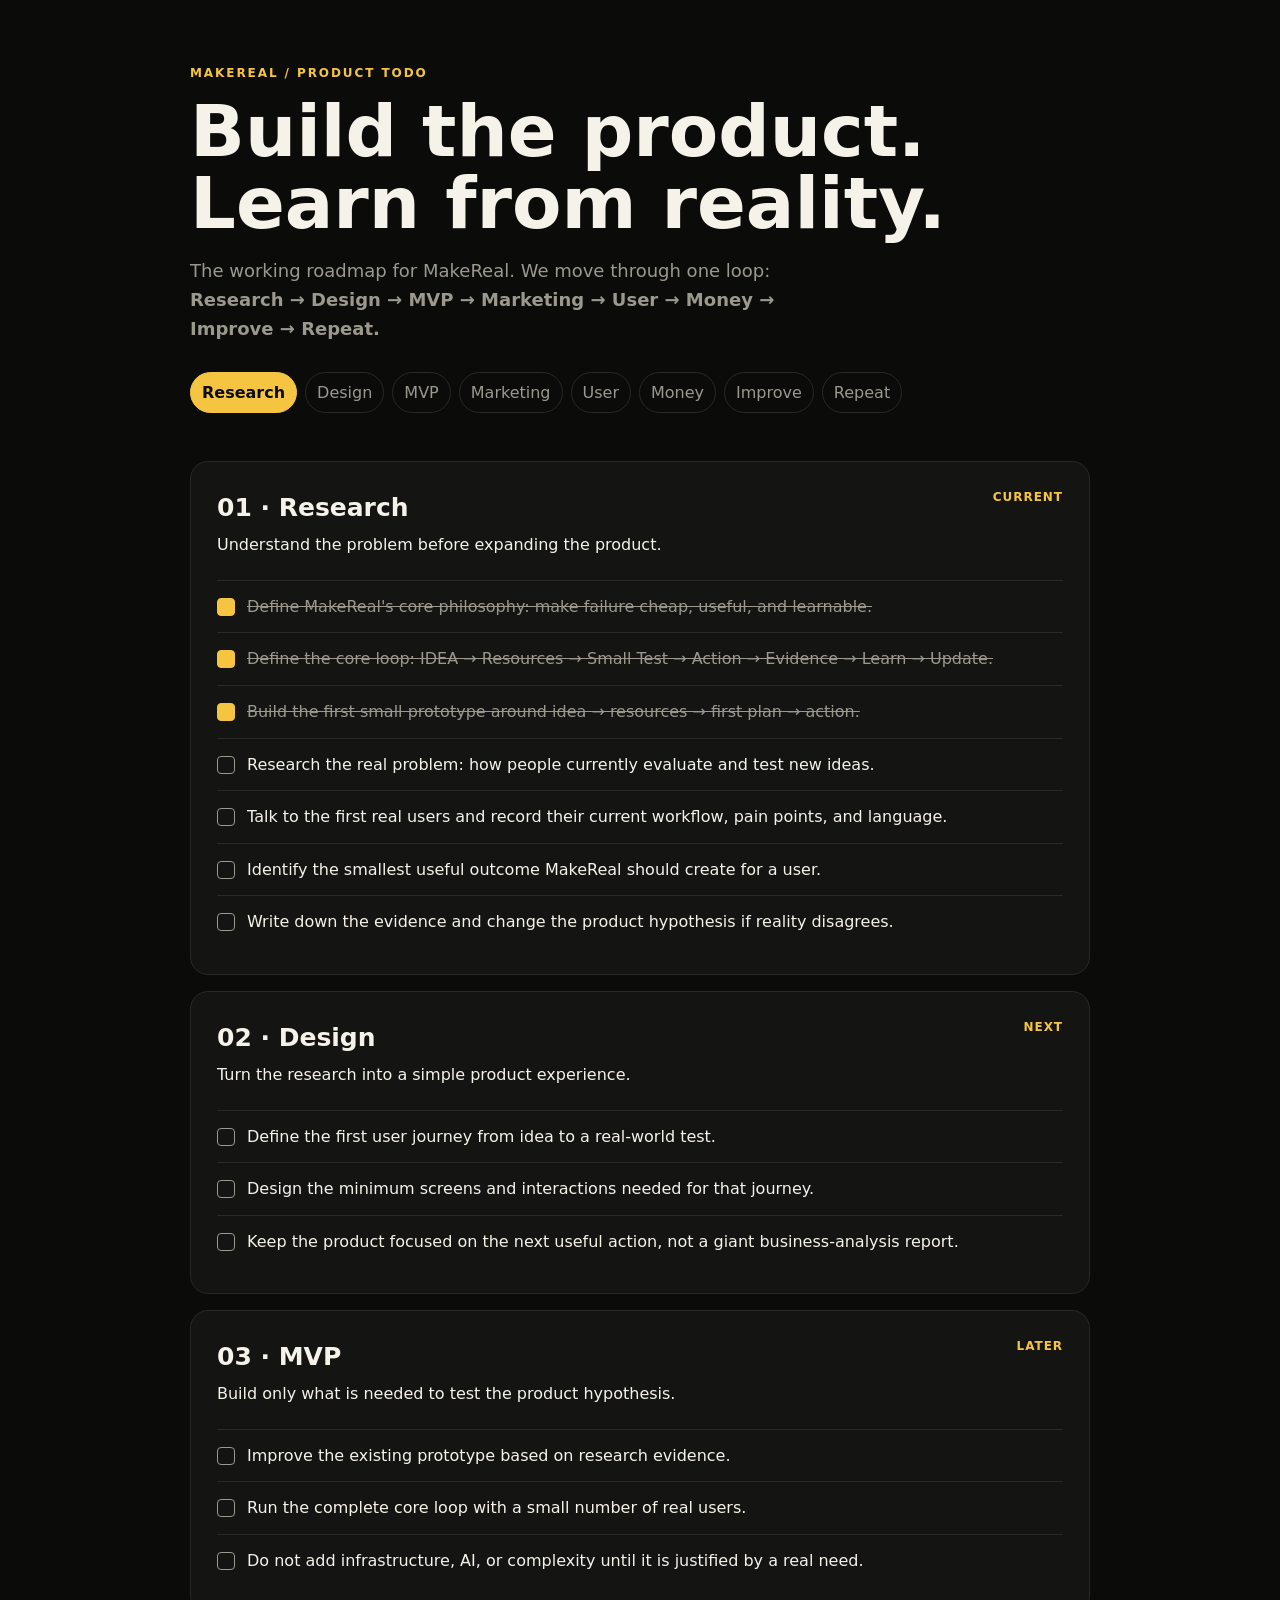
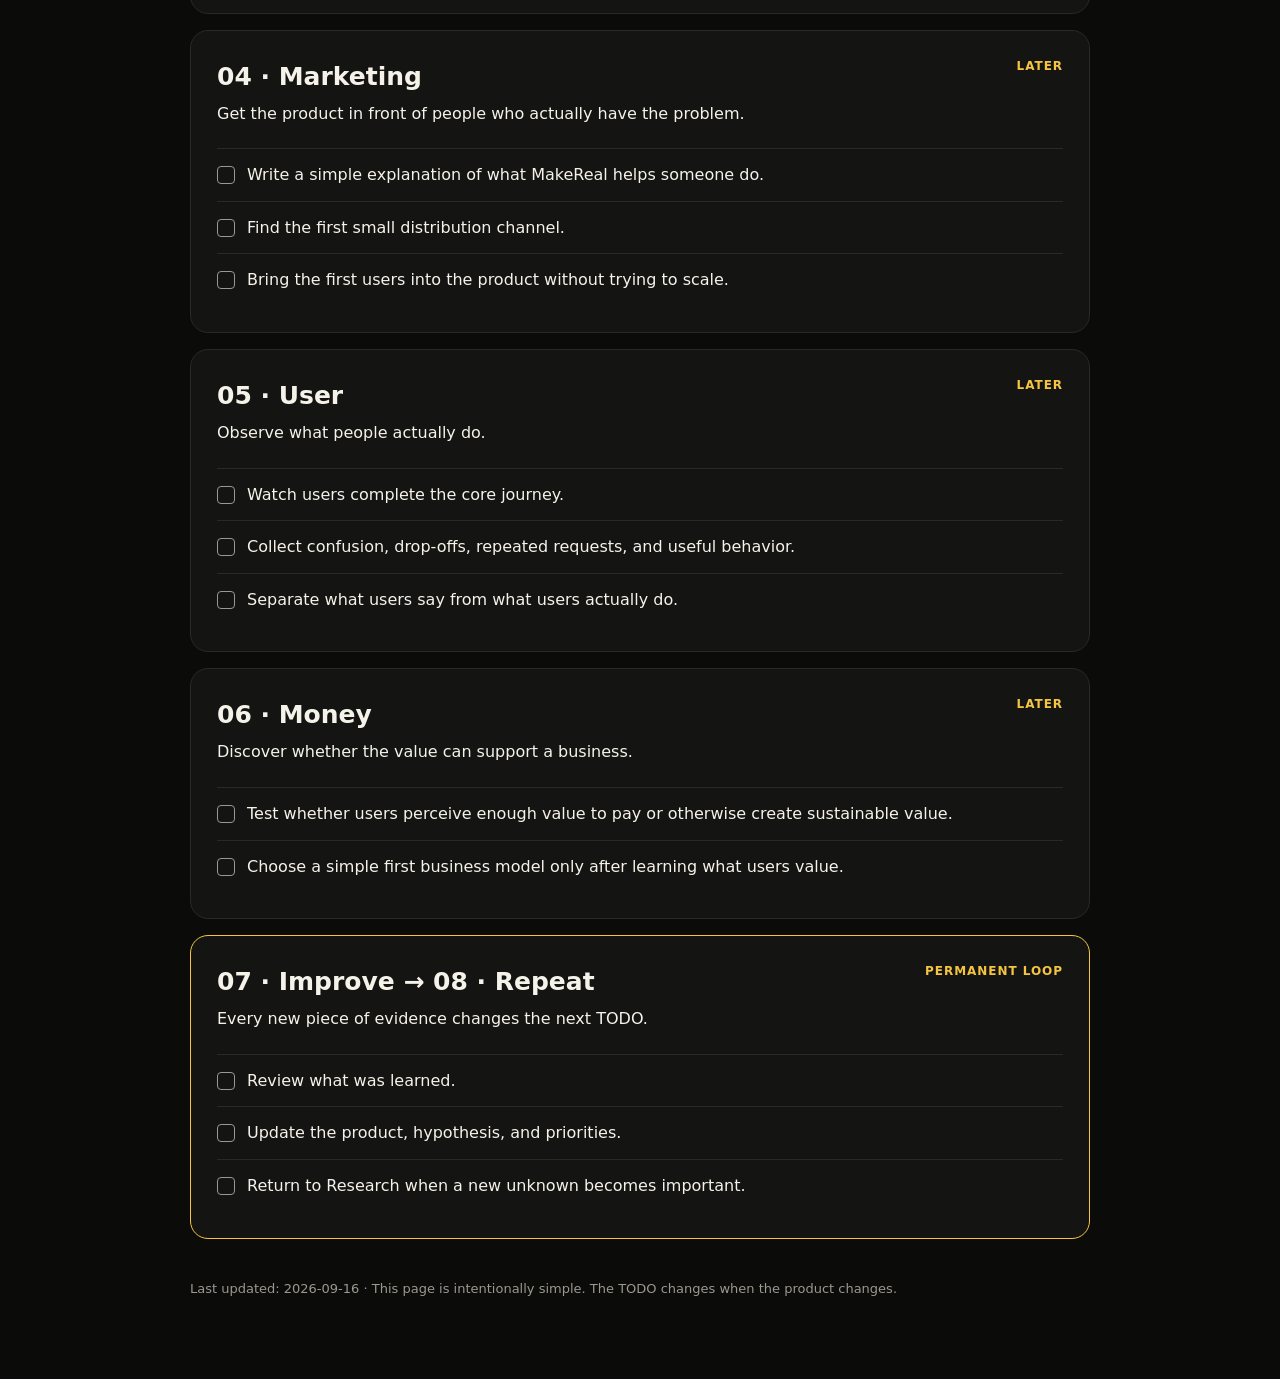
==== todo.html @ 142abb4b "Add MakeReal product TODO roadmap" ====
<!doctype html>
<html lang="en">
<head>
  <meta charset="UTF-8" />
  <meta name="viewport" content="width=device-width, initial-scale=1.0" />
  <meta name="theme-color" content="#0b0b0a" />
  <title>MakeReal — Product TODO</title>
  <style>
    :root { --bg:#0b0b0a; --panel:#141412; --text:#f5f2e9; --muted:#9b988e; --yellow:#f5c542; --line:#2a2925; }
    * { box-sizing:border-box; }
    body { margin:0; background:var(--bg); color:var(--text); font:16px/1.6 system-ui,-apple-system,BlinkMacSystemFont,"Segoe UI",sans-serif; }
    main { width:min(900px,92vw); margin:0 auto; padding:64px 0 80px; }
    header { margin-bottom:42px; }
    .eyebrow { color:var(--yellow); font-size:12px; font-weight:700; letter-spacing:.16em; }
    h1 { font-size:clamp(40px,7vw,72px); line-height:1; margin:12px 0; }
    .subtitle { color:var(--muted); max-width:650px; font-size:18px; }
    .loop { display:flex; flex-wrap:wrap; gap:8px; margin:28px 0 48px; }
    .loop span { border:1px solid var(--line); padding:7px 11px; border-radius:999px; color:var(--muted); }
    .loop span.active { color:var(--bg); background:var(--yellow); border-color:var(--yellow); font-weight:700; }
    section { background:var(--panel); border:1px solid var(--line); border-radius:18px; padding:26px; margin:16px 0; }
    .stage-head { display:flex; justify-content:space-between; gap:16px; align-items:flex-start; }
    h2 { margin:0 0 4px; font-size:25px; }
    .status { color:var(--yellow); font-size:12px; font-weight:700; letter-spacing:.08em; }
    ul { list-style:none; padding:0; margin:22px 0 0; }
    li { padding:13px 0; border-top:1px solid var(--line); display:flex; gap:12px; }
    li.done { color:var(--muted); text-decoration:line-through; }
    .box { width:18px; height:18px; border:1px solid var(--muted); border-radius:4px; flex:0 0 auto; margin-top:4px; }
    .done .box { background:var(--yellow); border-color:var(--yellow); }
    .next { border-color:var(--yellow); }
    .next strong { color:var(--yellow); }
    footer { color:var(--muted); margin-top:40px; font-size:13px; }
    a { color:var(--yellow); }
  </style>
</head>
<body>
  <main>
    <header>
      <div class="eyebrow">MAKEREAL / PRODUCT TODO</div>
      <h1>Build the product.<br>Learn from reality.</h1>
      <p class="subtitle">The working roadmap for MakeReal. We move through one loop: <strong>Research → Design → MVP → Marketing → User → Money → Improve → Repeat.</strong></p>
      <div class="loop" aria-label="Product loop">
        <span class="active">Research</span><span>Design</span><span>MVP</span><span>Marketing</span><span>User</span><span>Money</span><span>Improve</span><span>Repeat</span>
      </div>
    </header>

    <section>
      <div class="stage-head"><div><h2>01 · Research</h2><div>Understand the problem before expanding the product.</div></div><div class="status">CURRENT</div></div>
      <ul>
        <li class="done"><span class="box"></span><span>Define MakeReal's core philosophy: make failure cheap, useful, and learnable.</span></li>
        <li class="done"><span class="box"></span><span>Define the core loop: IDEA → Resources → Small Test → Action → Evidence → Learn → Update.</span></li>
        <li class="done"><span class="box"></span><span>Build the first small prototype around idea → resources → first plan → action.</span></li>
        <li><span class="box"></span><span>Research the real problem: how people currently evaluate and test new ideas.</span></li>
        <li><span class="box"></span><span>Talk to the first real users and record their current workflow, pain points, and language.</span></li>
        <li><span class="box"></span><span>Identify the smallest useful outcome MakeReal should create for a user.</span></li>
        <li><span class="box"></span><span>Write down the evidence and change the product hypothesis if reality disagrees.</span></li>
      </ul>
    </section>

    <section>
      <div class="stage-head"><div><h2>02 · Design</h2><div>Turn the research into a simple product experience.</div></div><div class="status">NEXT</div></div>
      <ul>
        <li><span class="box"></span><span>Define the first user journey from idea to a real-world test.</span></li>
        <li><span class="box"></span><span>Design the minimum screens and interactions needed for that journey.</span></li>
        <li><span class="box"></span><span>Keep the product focused on the next useful action, not a giant business-analysis report.</span></li>
      </ul>
    </section>

    <section>
      <div class="stage-head"><div><h2>03 · MVP</h2><div>Build only what is needed to test the product hypothesis.</div></div><div class="status">LATER</div></div>
      <ul>
        <li><span class="box"></span><span>Improve the existing prototype based on research evidence.</span></li>
        <li><span class="box"></span><span>Run the complete core loop with a small number of real users.</span></li>
        <li><span class="box"></span><span>Do not add infrastructure, AI, or complexity until it is justified by a real need.</span></li>
      </ul>
    </section>

    <section>
      <div class="stage-head"><div><h2>04 · Marketing</h2><div>Get the product in front of people who actually have the problem.</div></div><div class="status">LATER</div></div>
      <ul>
        <li><span class="box"></span><span>Write a simple explanation of what MakeReal helps someone do.</span></li>
        <li><span class="box"></span><span>Find the first small distribution channel.</span></li>
        <li><span class="box"></span><span>Bring the first users into the product without trying to scale.</span></li>
      </ul>
    </section>

    <section>
      <div class="stage-head"><div><h2>05 · User</h2><div>Observe what people actually do.</div></div><div class="status">LATER</div></div>
      <ul>
        <li><span class="box"></span><span>Watch users complete the core journey.</span></li>
        <li><span class="box"></span><span>Collect confusion, drop-offs, repeated requests, and useful behavior.</span></li>
        <li><span class="box"></span><span>Separate what users say from what users actually do.</span></li>
      </ul>
    </section>

    <section>
      <div class="stage-head"><div><h2>06 · Money</h2><div>Discover whether the value can support a business.</div></div><div class="status">LATER</div></div>
      <ul>
        <li><span class="box"></span><span>Test whether users perceive enough value to pay or otherwise create sustainable value.</span></li>
        <li><span class="box"></span><span>Choose a simple first business model only after learning what users value.</span></li>
      </ul>
    </section>

    <section class="next">
      <div class="stage-head"><div><h2>07 · Improve → 08 · Repeat</h2><div>Every new piece of evidence changes the next TODO.</div></div><div class="status">PERMANENT LOOP</div></div>
      <ul>
        <li><span class="box"></span><span>Review what was learned.</span></li>
        <li><span class="box"></span><span>Update the product, hypothesis, and priorities.</span></li>
        <li><span class="box"></span><span>Return to Research when a new unknown becomes important.</span></li>
      </ul>
    </section>

    <footer>Last updated: 2026-09-16 · This page is intentionally simple. The TODO changes when the product changes.</footer>
  </main>
</body>
</html>
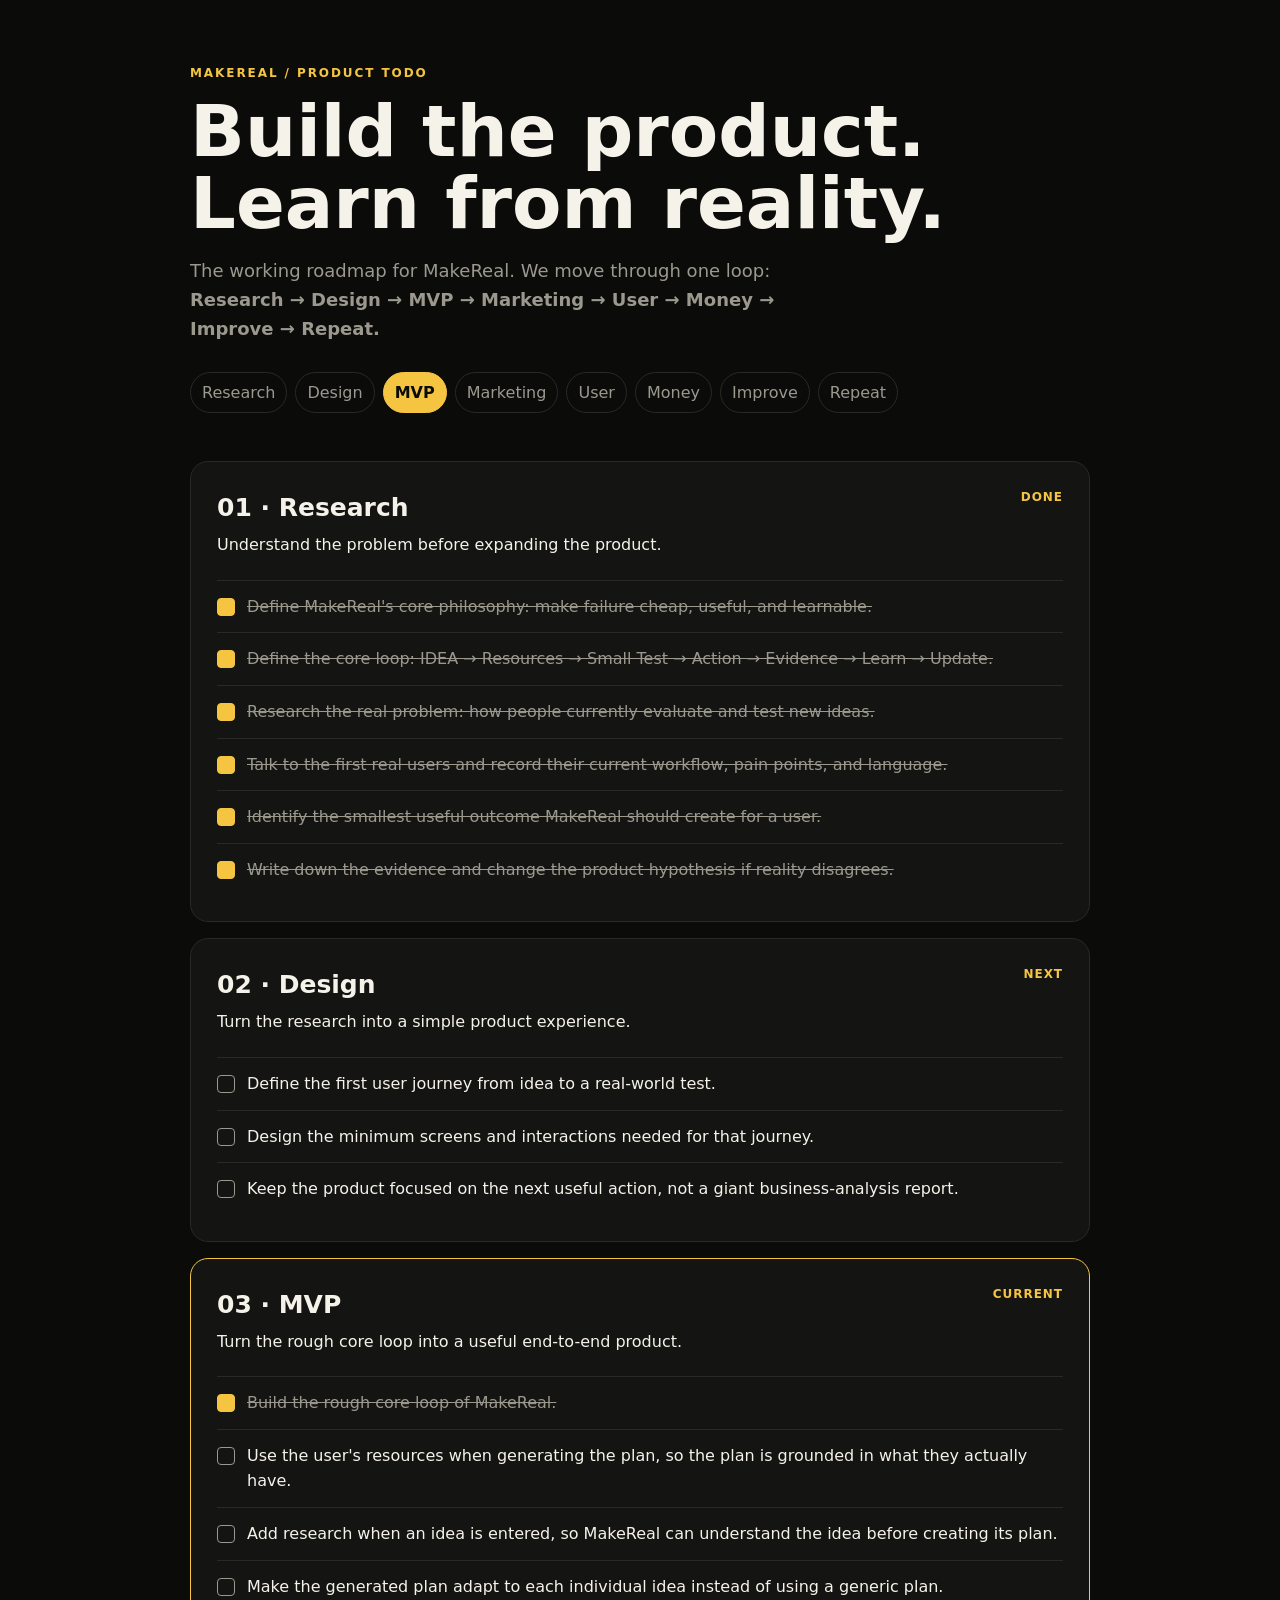
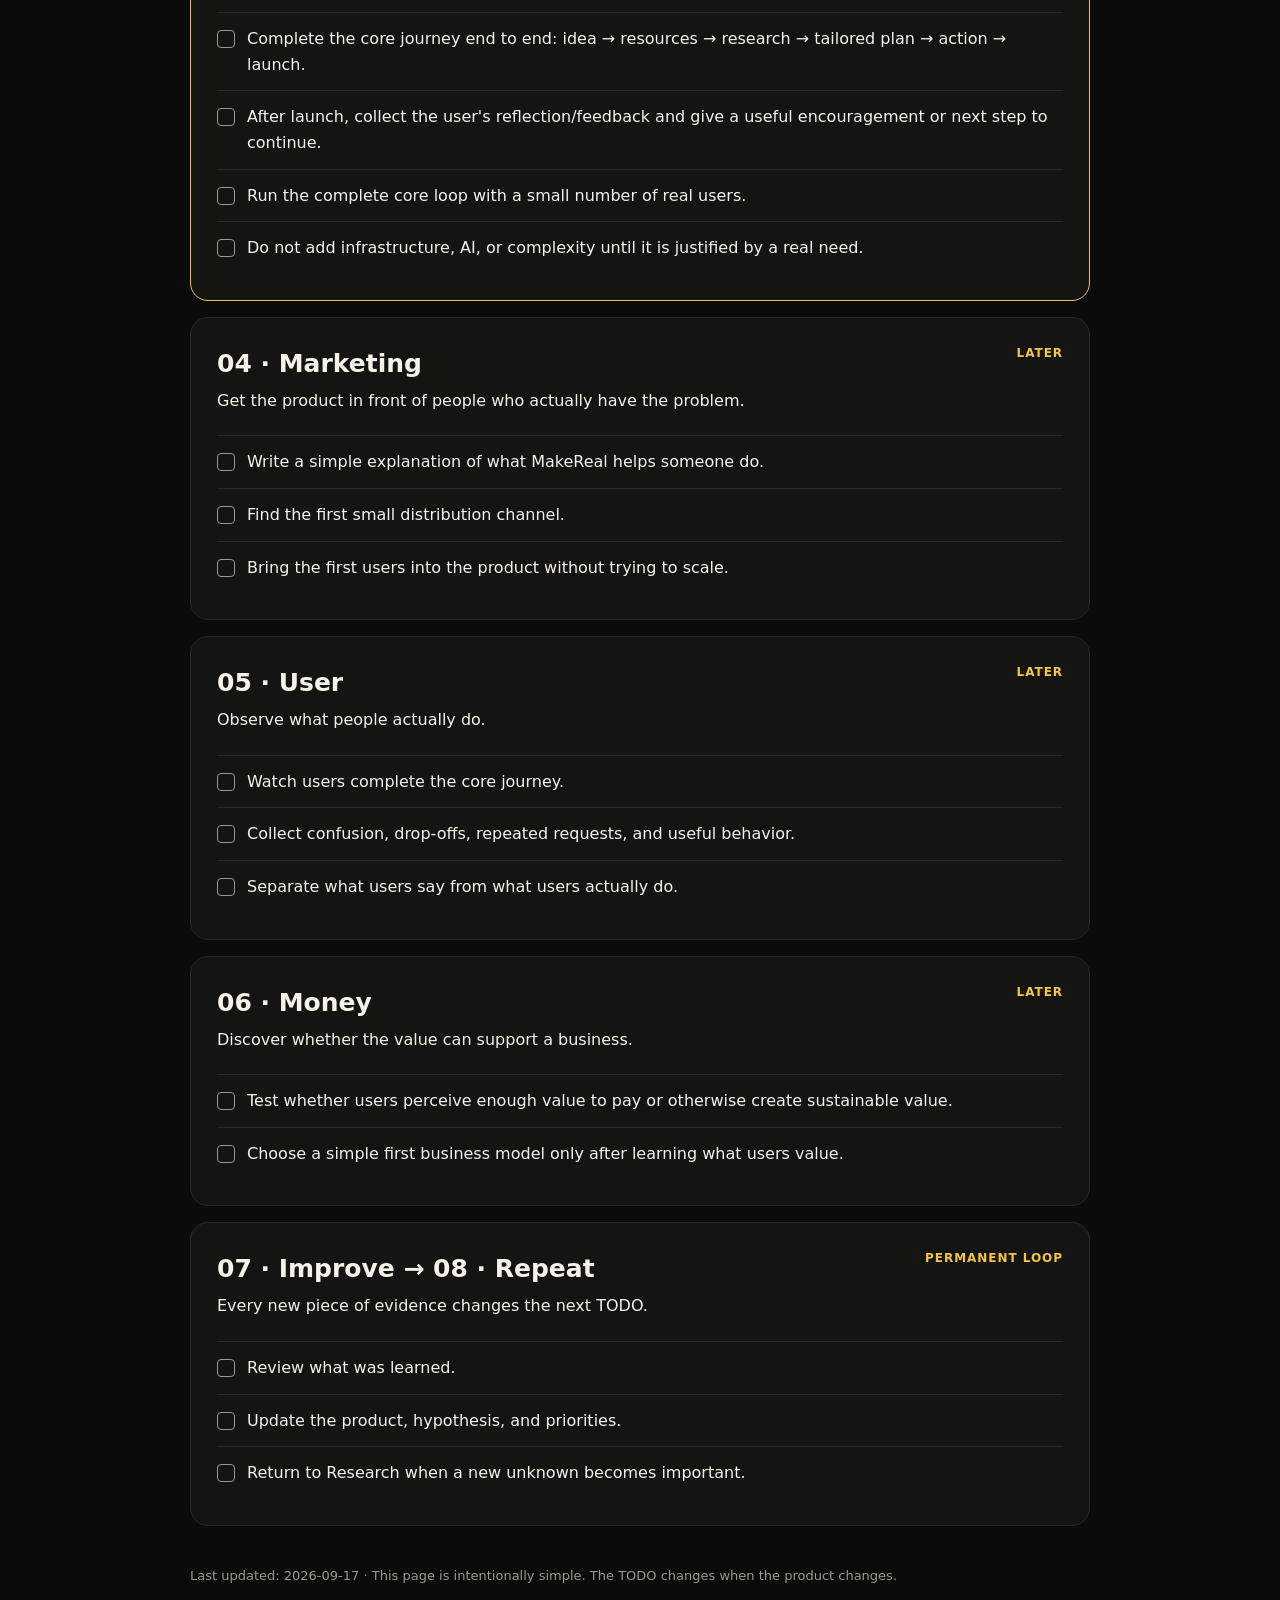
==== commit 96a00922: "Update MakeReal TODO after research and core loop progress" ====
--- a/todo.html
+++ b/todo.html
@@ -39,20 +39,19 @@
       <h1>Build the product.<br>Learn from reality.</h1>
       <p class="subtitle">The working roadmap for MakeReal. We move through one loop: <strong>Research → Design → MVP → Marketing → User → Money → Improve → Repeat.</strong></p>
       <div class="loop" aria-label="Product loop">
-        <span class="active">Research</span><span>Design</span><span>MVP</span><span>Marketing</span><span>User</span><span>Money</span><span>Improve</span><span>Repeat</span>
+        <span>Research</span><span>Design</span><span class="active">MVP</span><span>Marketing</span><span>User</span><span>Money</span><span>Improve</span><span>Repeat</span>
       </div>
     </header>
 
     <section>
-      <div class="stage-head"><div><h2>01 · Research</h2><div>Understand the problem before expanding the product.</div></div><div class="status">CURRENT</div></div>
+      <div class="stage-head"><div><h2>01 · Research</h2><div>Understand the problem before expanding the product.</div></div><div class="status">DONE</div></div>
       <ul>
         <li class="done"><span class="box"></span><span>Define MakeReal's core philosophy: make failure cheap, useful, and learnable.</span></li>
         <li class="done"><span class="box"></span><span>Define the core loop: IDEA → Resources → Small Test → Action → Evidence → Learn → Update.</span></li>
-        <li class="done"><span class="box"></span><span>Build the first small prototype around idea → resources → first plan → action.</span></li>
-        <li><span class="box"></span><span>Research the real problem: how people currently evaluate and test new ideas.</span></li>
-        <li><span class="box"></span><span>Talk to the first real users and record their current workflow, pain points, and language.</span></li>
-        <li><span class="box"></span><span>Identify the smallest useful outcome MakeReal should create for a user.</span></li>
-        <li><span class="box"></span><span>Write down the evidence and change the product hypothesis if reality disagrees.</span></li>
+        <li class="done"><span class="box"></span><span>Research the real problem: how people currently evaluate and test new ideas.</span></li>
+        <li class="done"><span class="box"></span><span>Talk to the first real users and record their current workflow, pain points, and language.</span></li>
+        <li class="done"><span class="box"></span><span>Identify the smallest useful outcome MakeReal should create for a user.</span></li>
+        <li class="done"><span class="box"></span><span>Write down the evidence and change the product hypothesis if reality disagrees.</span></li>
       </ul>
     </section>
 
@@ -65,10 +64,15 @@
       </ul>
     </section>
 
-    <section>
-      <div class="stage-head"><div><h2>03 · MVP</h2><div>Build only what is needed to test the product hypothesis.</div></div><div class="status">LATER</div></div>
+    <section class="next">
+      <div class="stage-head"><div><h2>03 · MVP</h2><div>Turn the rough core loop into a useful end-to-end product.</div></div><div class="status">CURRENT</div></div>
       <ul>
-        <li><span class="box"></span><span>Improve the existing prototype based on research evidence.</span></li>
+        <li class="done"><span class="box"></span><span>Build the rough core loop of MakeReal.</span></li>
+        <li><span class="box"></span><span>Use the user's resources when generating the plan, so the plan is grounded in what they actually have.</span></li>
+        <li><span class="box"></span><span>Add research when an idea is entered, so MakeReal can understand the idea before creating its plan.</span></li>
+        <li><span class="box"></span><span>Make the generated plan adapt to each individual idea instead of using a generic plan.</span></li>
+        <li><span class="box"></span><span>Complete the core journey end to end: idea → resources → research → tailored plan → action → launch.</span></li>
+        <li><span class="box"></span><span>After launch, collect the user's reflection/feedback and give a useful encouragement or next step to continue.</span></li>
         <li><span class="box"></span><span>Run the complete core loop with a small number of real users.</span></li>
         <li><span class="box"></span><span>Do not add infrastructure, AI, or complexity until it is justified by a real need.</span></li>
       </ul>
@@ -100,7 +104,7 @@
       </ul>
     </section>
 
-    <section class="next">
+    <section>
       <div class="stage-head"><div><h2>07 · Improve → 08 · Repeat</h2><div>Every new piece of evidence changes the next TODO.</div></div><div class="status">PERMANENT LOOP</div></div>
       <ul>
         <li><span class="box"></span><span>Review what was learned.</span></li>
@@ -109,7 +113,7 @@
       </ul>
     </section>
 
-    <footer>Last updated: 2026-09-16 · This page is intentionally simple. The TODO changes when the product changes.</footer>
+    <footer>Last updated: 2026-09-17 · This page is intentionally simple. The TODO changes when the product changes.</footer>
   </main>
 </body>
 </html>
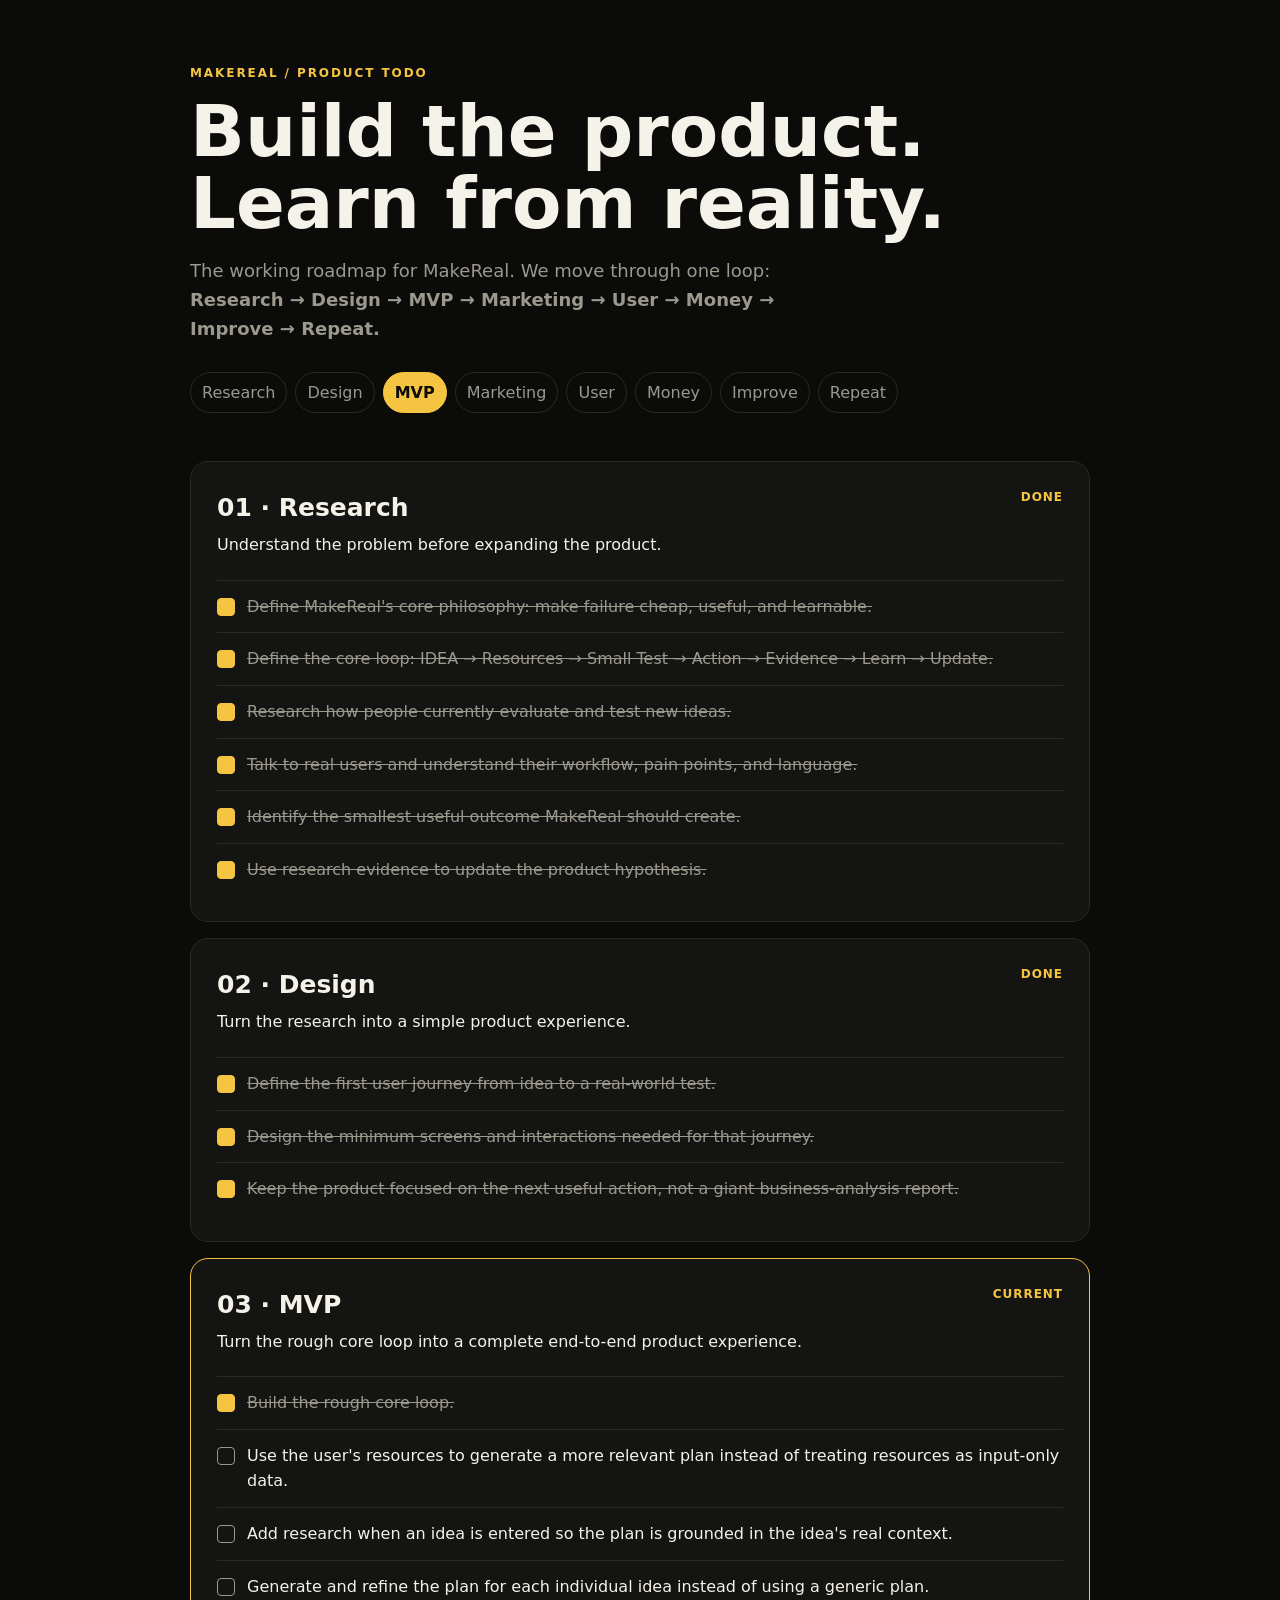
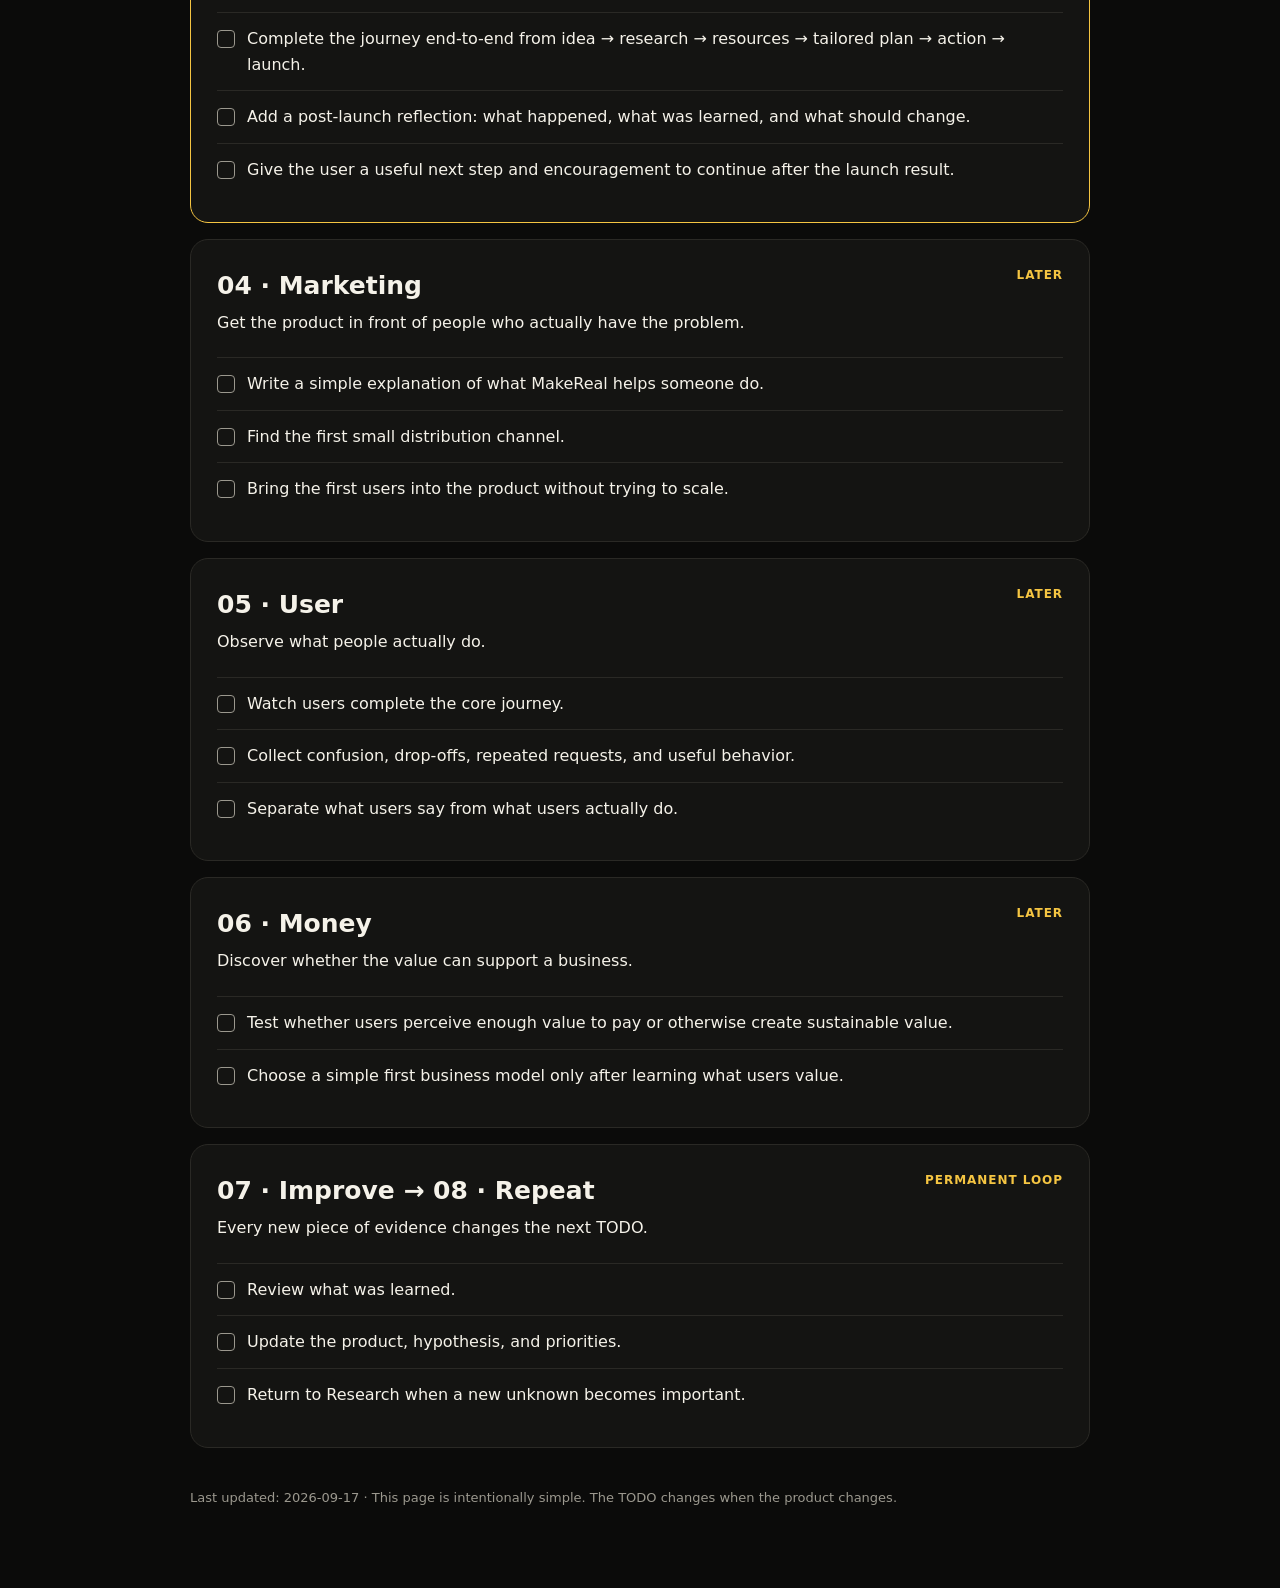
==== commit b91033ec: "Update product TODO progress" ====
--- a/todo.html
+++ b/todo.html
@@ -48,33 +48,32 @@
       <ul>
         <li class="done"><span class="box"></span><span>Define MakeReal's core philosophy: make failure cheap, useful, and learnable.</span></li>
         <li class="done"><span class="box"></span><span>Define the core loop: IDEA → Resources → Small Test → Action → Evidence → Learn → Update.</span></li>
-        <li class="done"><span class="box"></span><span>Research the real problem: how people currently evaluate and test new ideas.</span></li>
-        <li class="done"><span class="box"></span><span>Talk to the first real users and record their current workflow, pain points, and language.</span></li>
-        <li class="done"><span class="box"></span><span>Identify the smallest useful outcome MakeReal should create for a user.</span></li>
-        <li class="done"><span class="box"></span><span>Write down the evidence and change the product hypothesis if reality disagrees.</span></li>
+        <li class="done"><span class="box"></span><span>Research how people currently evaluate and test new ideas.</span></li>
+        <li class="done"><span class="box"></span><span>Talk to real users and understand their workflow, pain points, and language.</span></li>
+        <li class="done"><span class="box"></span><span>Identify the smallest useful outcome MakeReal should create.</span></li>
+        <li class="done"><span class="box"></span><span>Use research evidence to update the product hypothesis.</span></li>
       </ul>
     </section>
 
     <section>
-      <div class="stage-head"><div><h2>02 · Design</h2><div>Turn the research into a simple product experience.</div></div><div class="status">NEXT</div></div>
+      <div class="stage-head"><div><h2>02 · Design</h2><div>Turn the research into a simple product experience.</div></div><div class="status">DONE</div></div>
       <ul>
-        <li><span class="box"></span><span>Define the first user journey from idea to a real-world test.</span></li>
-        <li><span class="box"></span><span>Design the minimum screens and interactions needed for that journey.</span></li>
-        <li><span class="box"></span><span>Keep the product focused on the next useful action, not a giant business-analysis report.</span></li>
+        <li class="done"><span class="box"></span><span>Define the first user journey from idea to a real-world test.</span></li>
+        <li class="done"><span class="box"></span><span>Design the minimum screens and interactions needed for that journey.</span></li>
+        <li class="done"><span class="box"></span><span>Keep the product focused on the next useful action, not a giant business-analysis report.</span></li>
       </ul>
     </section>
 
     <section class="next">
-      <div class="stage-head"><div><h2>03 · MVP</h2><div>Turn the rough core loop into a useful end-to-end product.</div></div><div class="status">CURRENT</div></div>
+      <div class="stage-head"><div><h2>03 · MVP</h2><div>Turn the rough core loop into a complete end-to-end product experience.</div></div><div class="status">CURRENT</div></div>
       <ul>
-        <li class="done"><span class="box"></span><span>Build the rough core loop of MakeReal.</span></li>
-        <li><span class="box"></span><span>Use the user's resources when generating the plan, so the plan is grounded in what they actually have.</span></li>
-        <li><span class="box"></span><span>Add research when an idea is entered, so MakeReal can understand the idea before creating its plan.</span></li>
-        <li><span class="box"></span><span>Make the generated plan adapt to each individual idea instead of using a generic plan.</span></li>
-        <li><span class="box"></span><span>Complete the core journey end to end: idea → resources → research → tailored plan → action → launch.</span></li>
-        <li><span class="box"></span><span>After launch, collect the user's reflection/feedback and give a useful encouragement or next step to continue.</span></li>
-        <li><span class="box"></span><span>Run the complete core loop with a small number of real users.</span></li>
-        <li><span class="box"></span><span>Do not add infrastructure, AI, or complexity until it is justified by a real need.</span></li>
+        <li class="done"><span class="box"></span><span>Build the rough core loop.</span></li>
+        <li><span class="box"></span><span>Use the user's resources to generate a more relevant plan instead of treating resources as input-only data.</span></li>
+        <li><span class="box"></span><span>Add research when an idea is entered so the plan is grounded in the idea's real context.</span></li>
+        <li><span class="box"></span><span>Generate and refine the plan for each individual idea instead of using a generic plan.</span></li>
+        <li><span class="box"></span><span>Complete the journey end-to-end from idea → research → resources → tailored plan → action → launch.</span></li>
+        <li><span class="box"></span><span>Add a post-launch reflection: what happened, what was learned, and what should change.</span></li>
+        <li><span class="box"></span><span>Give the user a useful next step and encouragement to continue after the launch result.</span></li>
       </ul>
     </section>
 
